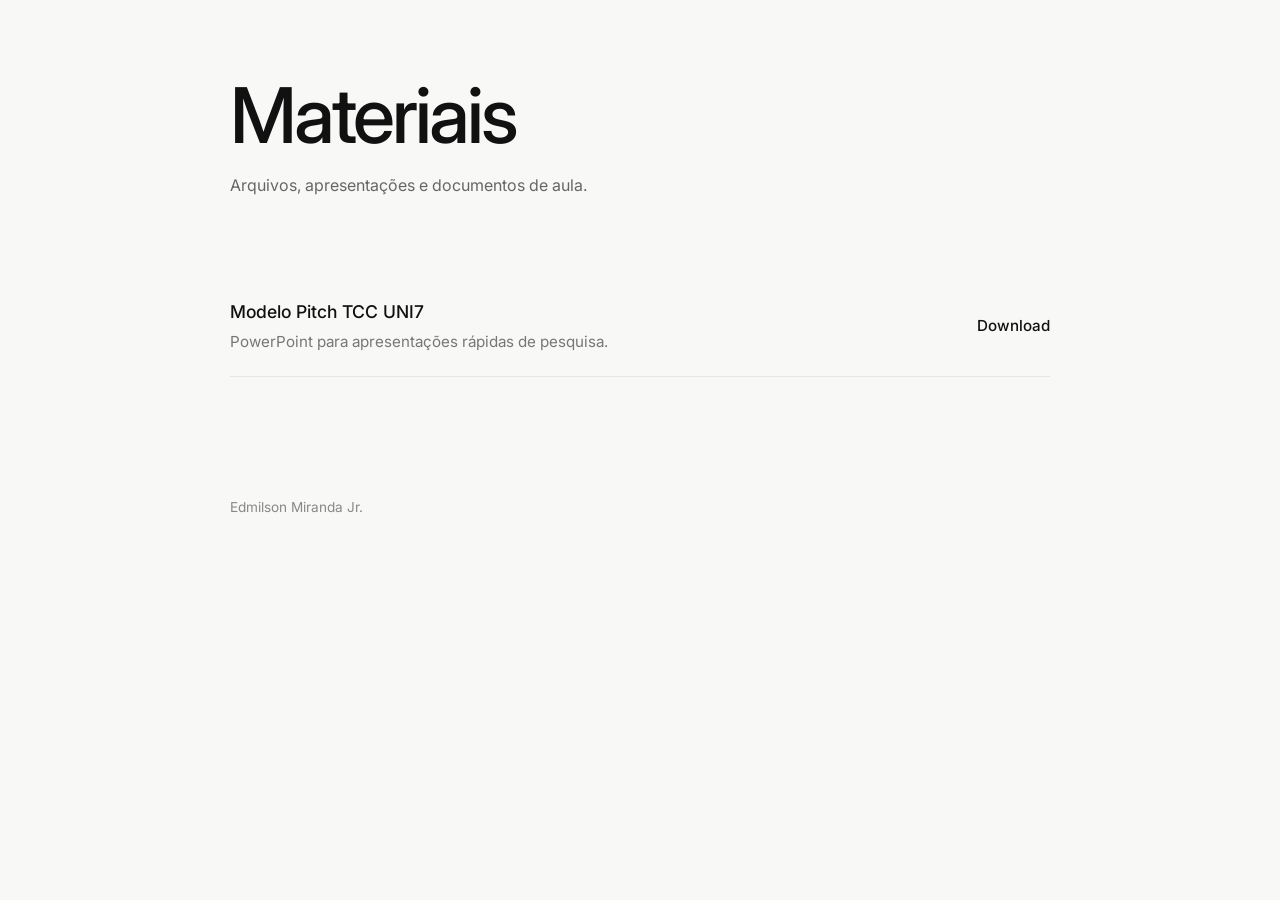
==== index.html @ b70b87e3 "Update index.html" ====
<!DOCTYPE html>
<html lang="pt-br">

<head>
  <meta charset="UTF-8">
  <meta name="viewport" content="width=device-width, initial-scale=1.0">

  <title>Materiais — Edmilson Miranda Jr.</title>

  <link rel="preconnect" href="https://fonts.googleapis.com">
  <link rel="preconnect" href="https://fonts.gstatic.com" crossorigin>

  <link href="https://fonts.googleapis.com/css2?family=Inter:wght@300;400;500;600&display=swap" rel="stylesheet">

  <style>

    *{
      margin:0;
      padding:0;
      box-sizing:border-box;
    }

    body{
      font-family:'Inter', sans-serif;
      background:#f8f8f6;
      color:#111;
      padding:80px 8vw;
      line-height:1.5;
    }

    .container{
      max-width:820px;
      margin:auto;
    }

    header{
      margin-bottom:80px;
    }

    header h1{
      font-size:clamp(2.5rem,6vw,5rem);
      font-weight:500;
      letter-spacing:-3px;
      line-height:0.95;
      margin-bottom:20px;
    }

    header p{
      max-width:520px;
      color:#666;
      font-size:1rem;
    }

    .file-list{
      display:flex;
      flex-direction:column;
      gap:18px;
    }

    .file{
      display:flex;
      justify-content:space-between;
      align-items:center;

      padding:22px 0;

      border-bottom:1px solid rgba(0,0,0,0.08);
    }

    .file-info h2{
      font-size:1.1rem;
      font-weight:500;
      margin-bottom:6px;
    }

    .file-info p{
      color:#777;
      font-size:0.95rem;
    }

    .download{
      text-decoration:none;
      color:#111;
      font-size:0.95rem;
      font-weight:500;
      transition:opacity 0.2s ease;
    }

    .download:hover{
      opacity:0.5;
    }

    footer{
      margin-top:120px;
      color:#888;
      font-size:0.85rem;
    }

    @media(max-width:700px){

      .file{
        flex-direction:column;
        align-items:flex-start;
        gap:18px;
      }

    }

  </style>
</head>

<body>

  <div class="container">

    <header>

      <h1>
        Materiais
      </h1>

      <p>
        Arquivos, apresentações e documentos de aula.
      </p>

    </header>

    <section class="file-list">

      <article class="file">

        <div class="file-info">

          <h2>
            Modelo Pitch TCC UNI7
          </h2>

          <p>
            PowerPoint para apresentações rápidas de pesquisa.
          </p>

        </div>

        <a class="download"
           href="Modelo_Pitch_TCC_UNI7.pptx">

          Download

        </a>

      </article>

    </section>

    <footer>
      Edmilson Miranda Jr.
    </footer>

  </div>

</body>
</html>
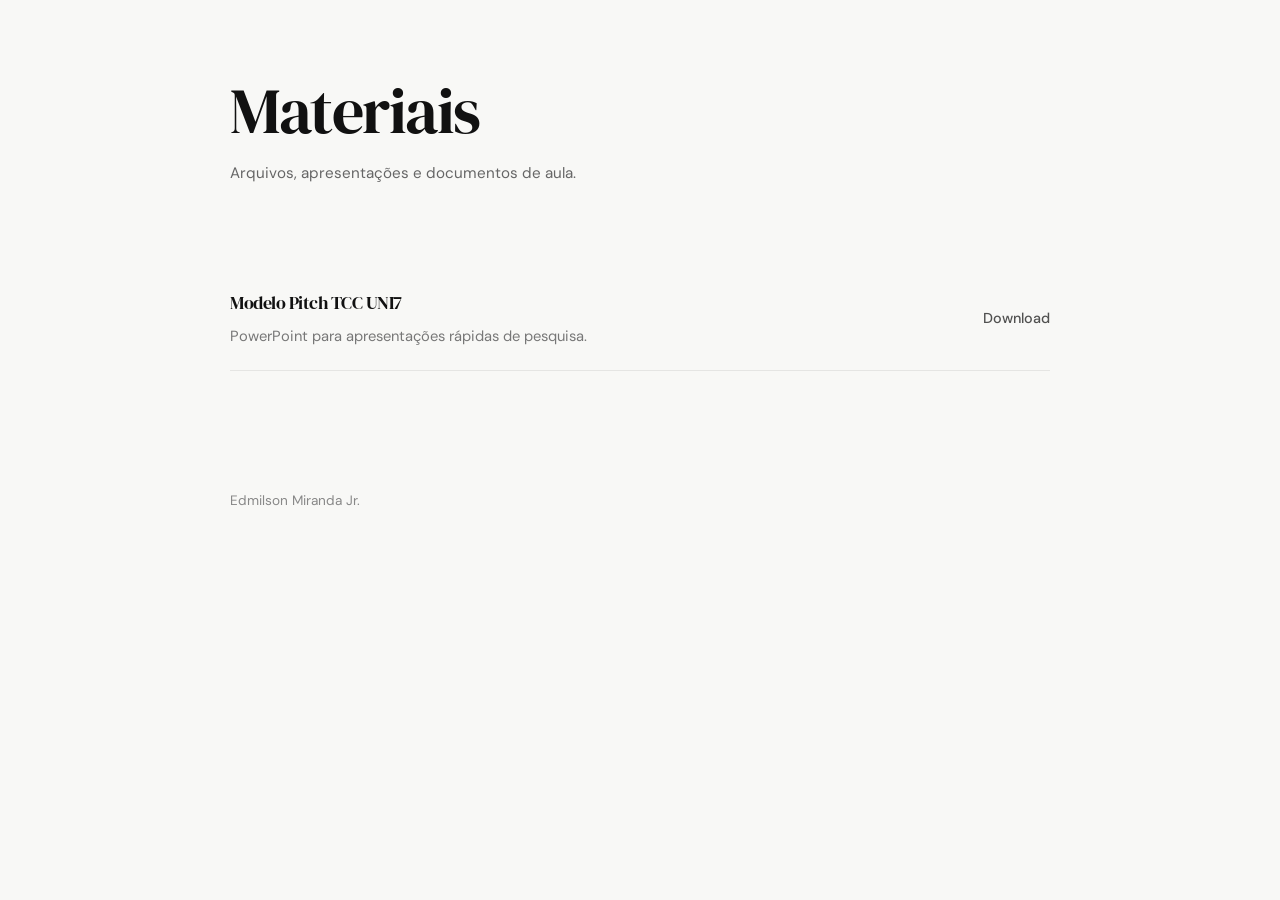
==== commit 2c9a74be: "Update index.html" ====
--- a/index.html
+++ b/index.html
@@ -10,7 +10,7 @@
   <link rel="preconnect" href="https://fonts.googleapis.com">
   <link rel="preconnect" href="https://fonts.gstatic.com" crossorigin>
 
-  <link href="https://fonts.googleapis.com/css2?family=Inter:wght@300;400;500;600&display=swap" rel="stylesheet">
+  <link href="https://fonts.googleapis.com/css2?family=DM+Sans:wght@400;500&family=DM+Serif+Display:ital@0;1&display=swap" rel="stylesheet">
 
   <style>
 
@@ -21,7 +21,7 @@
     }
 
     body{
-      font-family:'Inter', sans-serif;
+      font-family:'DM Sans', sans-serif;
       background:#f8f8f6;
       color:#111;
       padding:80px 8vw;
@@ -38,18 +38,28 @@
     }
 
     header h1{
-      font-size:clamp(2.5rem,6vw,5rem);
-      font-weight:500;
-      letter-spacing:-3px;
-      line-height:0.95;
-      margin-bottom:20px;
-    }
+  font-family:'DM Serif Display', serif;
 
-    header p{
-      max-width:520px;
-      color:#666;
-      font-size:1rem;
-    }
+  font-size:clamp(2.2rem,5vw,4rem);
+
+  font-weight:400;
+
+  letter-spacing:-1.5px;
+
+  line-height:0.98;
+
+  margin-bottom:18px;
+}
+
+   header p{
+  max-width:520px;
+
+  color:#666;
+
+  font-size:0.95rem;
+
+  line-height:1.7;
+}
 
     .file-list{
       display:flex;
@@ -67,24 +77,42 @@
       border-bottom:1px solid rgba(0,0,0,0.08);
     }
 
-    .file-info h2{
-      font-size:1.1rem;
-      font-weight:500;
-      margin-bottom:6px;
-    }
+   .file-info h2{
+
+  font-family:'DM Serif Display', serif;
+
+  font-size:1.15rem;
+
+  font-weight:400;
+
+  margin-bottom:8px;
+
+  letter-spacing:-0.5px;
+}
 
     .file-info p{
-      color:#777;
-      font-size:0.95rem;
-    }
 
-    .download{
-      text-decoration:none;
-      color:#111;
-      font-size:0.95rem;
-      font-weight:500;
-      transition:opacity 0.2s ease;
-    }
+  color:#777;
+
+  font-size:0.92rem;
+
+  line-height:1.65;
+}
+
+   .download{
+
+  text-decoration:none;
+
+  color:#111;
+
+  font-size:0.9rem;
+
+  font-weight:500;
+
+  opacity:0.72;
+
+  transition:opacity 0.2s ease;
+}
 
     .download:hover{
       opacity:0.5;
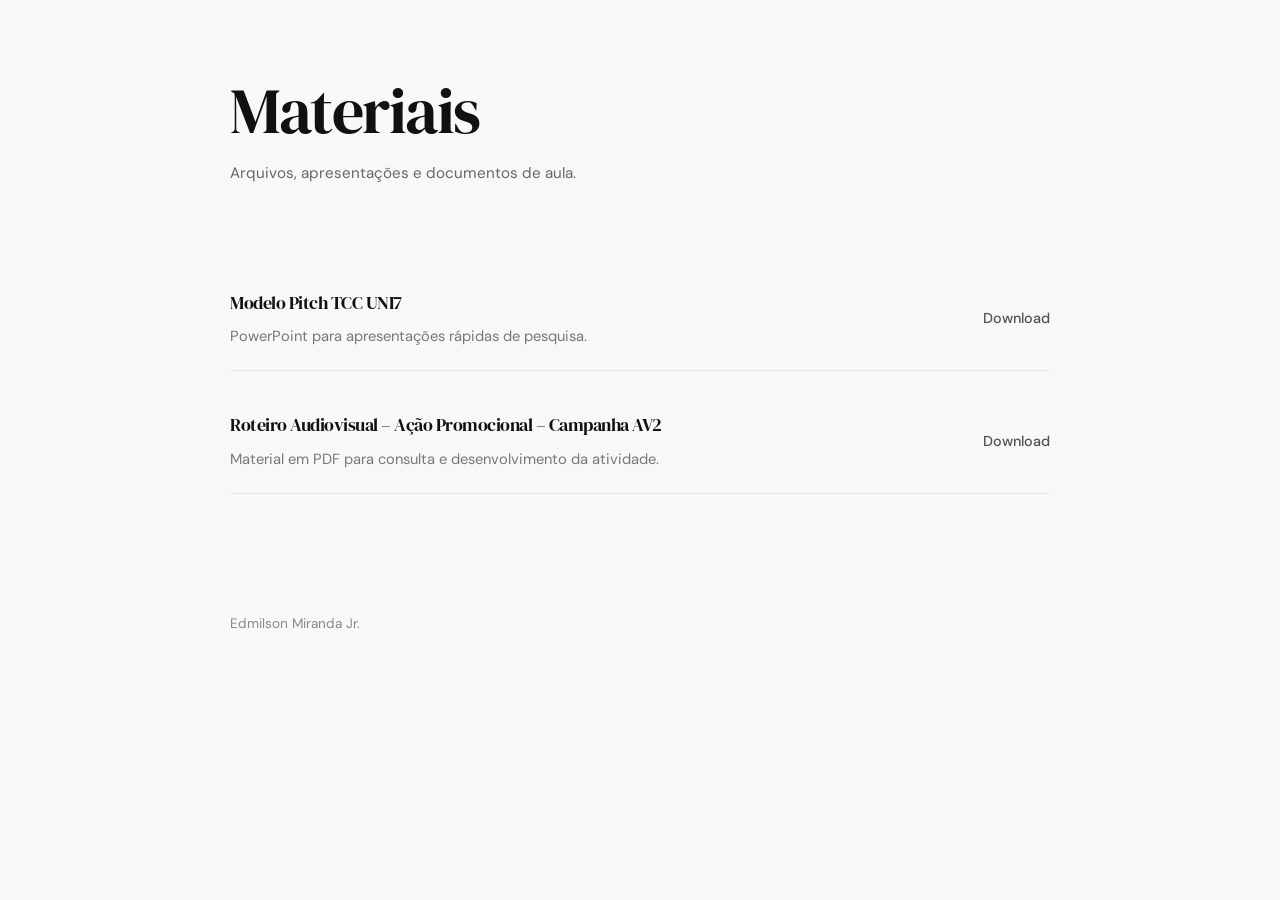
==== commit fd069769: "Add article for Roteiro Audiovisual download Added a new article section for promotional audiovisual" ====
--- a/index.html
+++ b/index.html
@@ -178,6 +178,29 @@
 
       </article>
 
+      <article class="file">
+
+  <div class="file-info">
+
+    <h2>
+      Roteiro Audiovisual – Ação Promocional – Campanha AV2
+    </h2>
+
+    <p>
+      Material em PDF para consulta e desenvolvimento da atividade.
+    </p>
+
+  </div>
+
+  <a class="download"
+     href="Roteiro%20audiovisual_acao%20promocional_campanha%20AV2.pdf">
+
+    Download
+
+  </a>
+
+</article>
+
     </section>
 
     <footer>
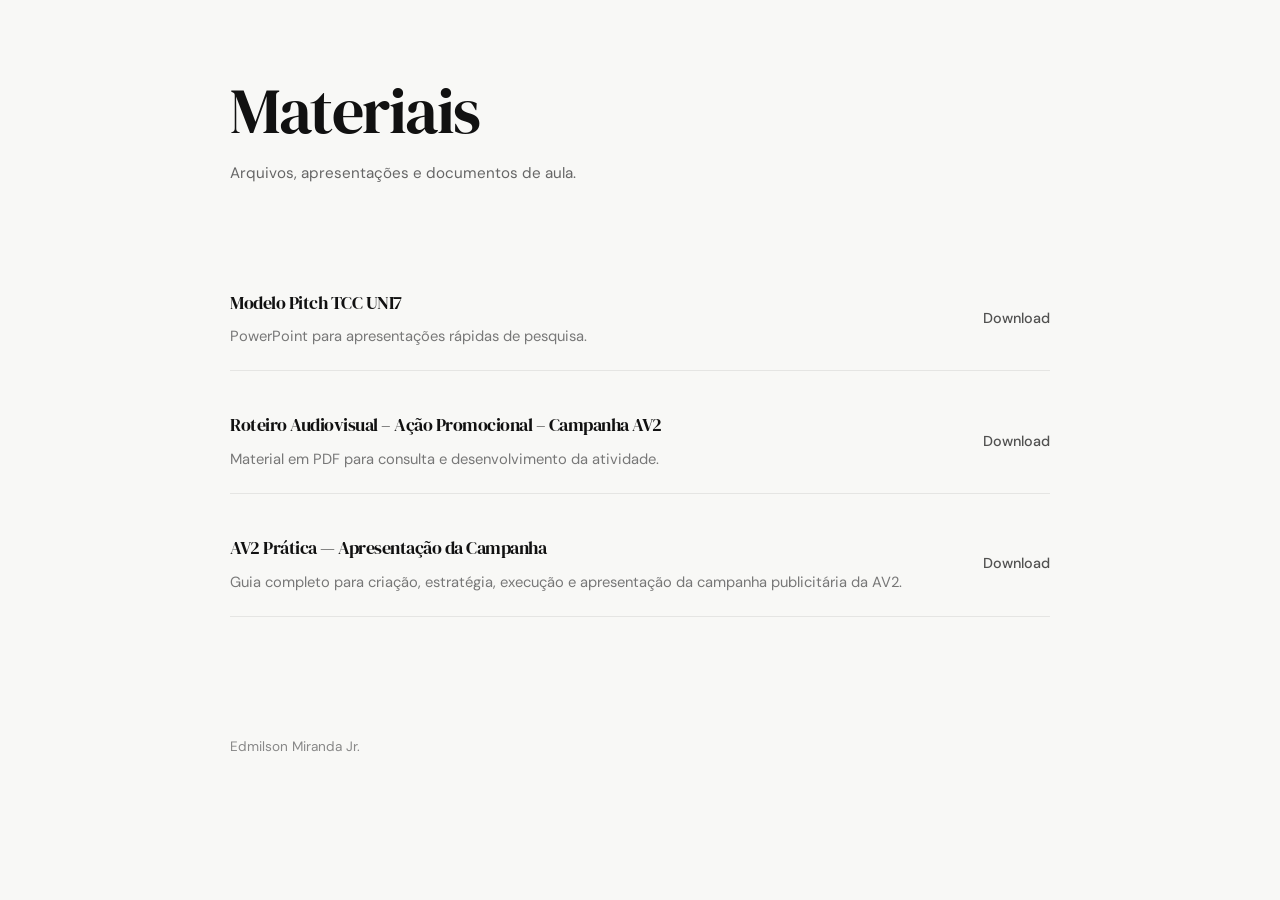
==== commit 0152030a: "Add AV2 campaign presentation article section Added a new article section for the AV2 campaign prese" ====
--- a/index.html
+++ b/index.html
@@ -201,6 +201,29 @@
 
 </article>
 
+      <article class="file">
+
+  <div class="file-info">
+
+    <h2>
+      AV2 Prática — Apresentação da Campanha
+    </h2>
+
+    <p>
+      Guia completo para criação, estratégia, execução e apresentação da campanha publicitária da AV2.
+    </p>
+
+  </div>
+
+  <a class="download"
+     href="AV2-Pratica-Apresentacao-da-Campanha.pdf">
+
+    Download
+
+  </a>
+
+</article>
+
     </section>
 
     <footer>
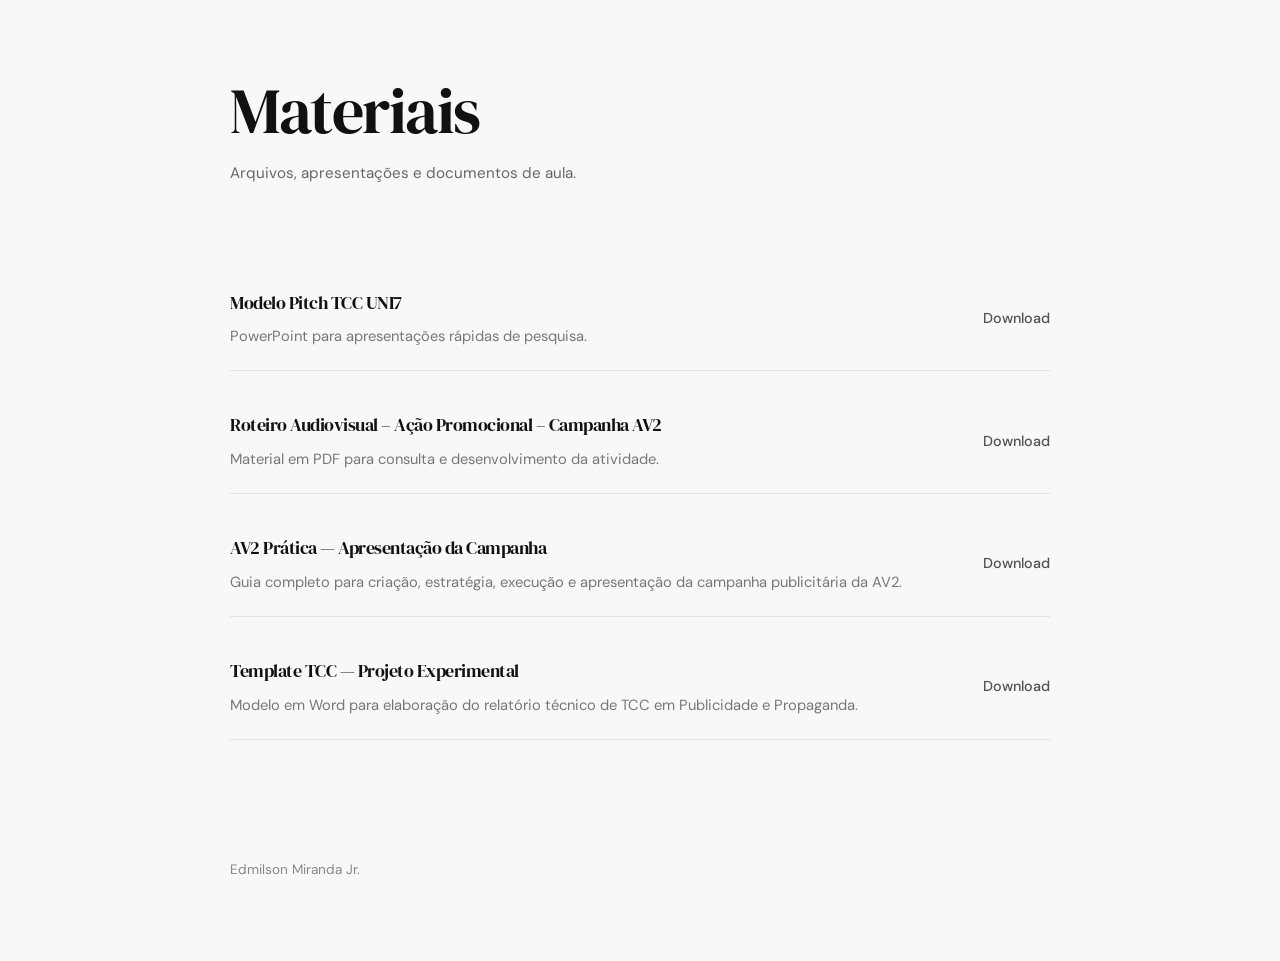
==== commit ef123e7f: "Add TCC template article section to index.html" ====
--- a/index.html
+++ b/index.html
@@ -224,6 +224,29 @@
 
 </article>
 
+<article class="file">
+
+  <div class="file-info">
+
+    <h2>
+      Template TCC — Projeto Experimental
+    </h2>
+
+    <p>
+      Modelo em Word para elaboração do relatório técnico de TCC em Publicidade e Propaganda.
+    </p>
+
+  </div>
+
+  <a class="download"
+     href="Template%20TCC%20-%20Projeto%20Experimental.docx">
+
+    Download
+
+  </a>
+
+</article>
+      
     </section>
 
     <footer>
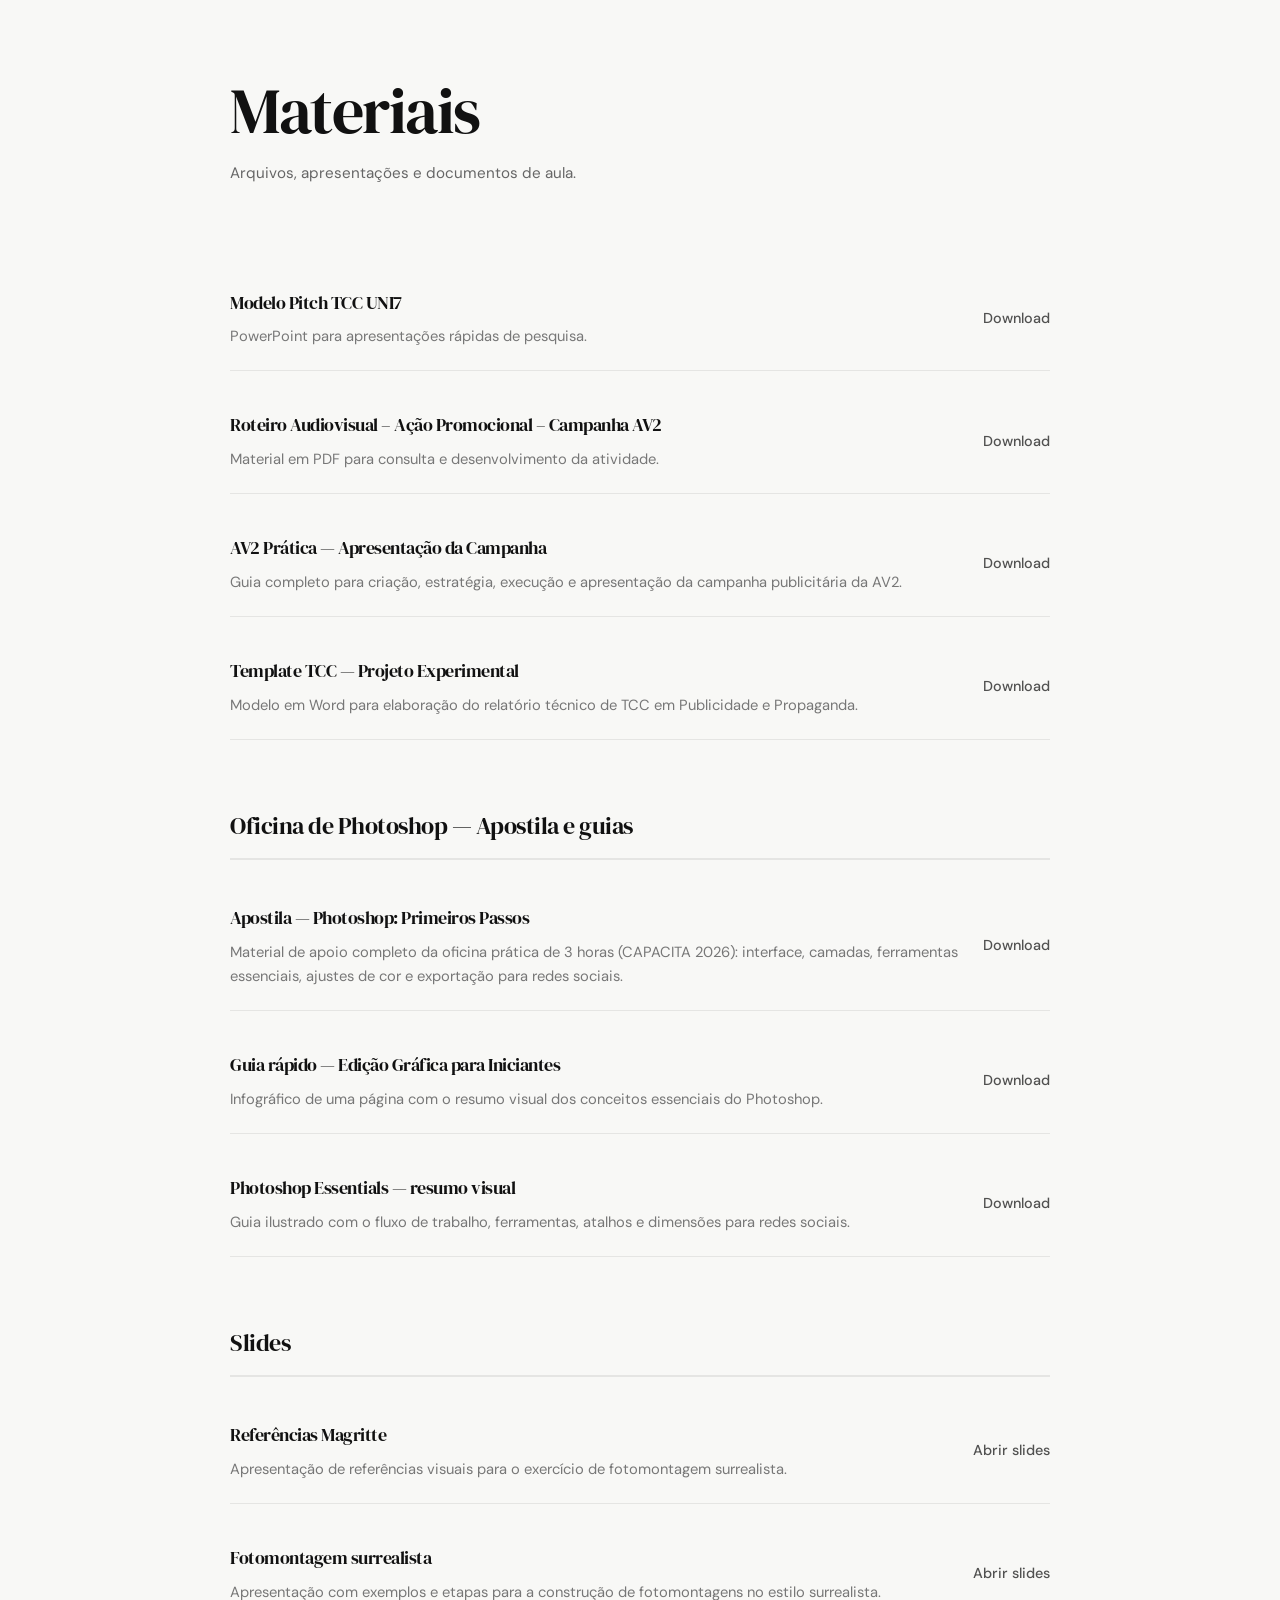
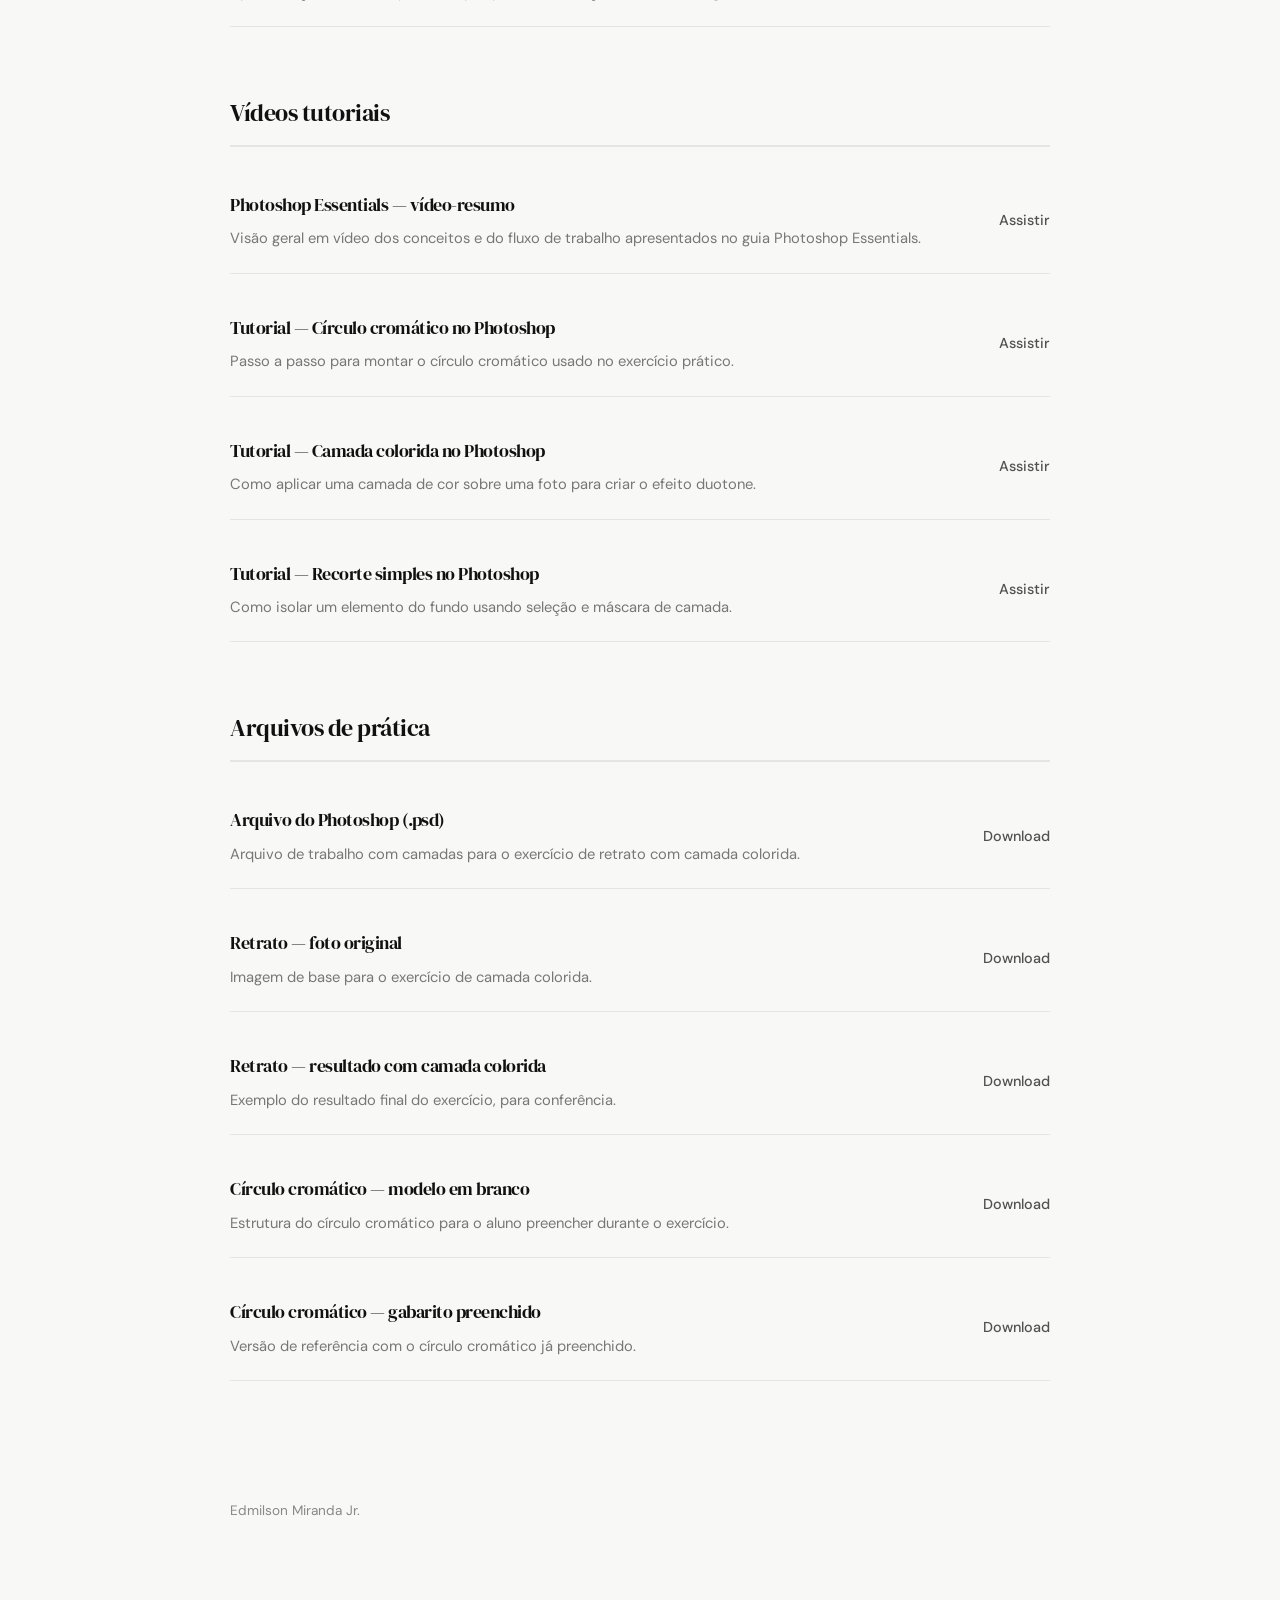
==== commit 0aedfecf: "Add files via upload" ====
--- a/index.html
+++ b/index.html
@@ -118,6 +118,28 @@
       opacity:0.5;
     }
 
+    .section-title{
+      font-family:'DM Serif Display', serif;
+      font-size:1.5rem;
+      font-weight:400;
+      letter-spacing:-0.5px;
+      margin-top:50px;
+      margin-bottom:4px;
+      padding-bottom:14px;
+      border-bottom:2px solid rgba(0,0,0,0.08);
+    }
+
+    .file-list .section-title:first-child{
+      margin-top:0;
+    }
+
+    .section-note{
+      color:#999;
+      font-size:0.85rem;
+      margin-top:-2px;
+      margin-bottom:8px;
+    }
+
     footer{
       margin-top:120px;
       color:#888;
@@ -246,7 +268,169 @@
   </a>
 
 </article>
-      
+
+      <h2 class="section-title">Oficina de Photoshop — Apostila e guias</h2>
+
+      <article class="file">
+
+        <div class="file-info">
+          <h2>Apostila — Photoshop: Primeiros Passos</h2>
+          <p>Material de apoio completo da oficina prática de 3 horas (CAPACITA 2026): interface, camadas, ferramentas essenciais, ajustes de cor e exportação para redes sociais.</p>
+        </div>
+
+        <a class="download" href="photoshop-apostila-primeiros-passos.pdf">Download</a>
+
+      </article>
+
+      <article class="file">
+
+        <div class="file-info">
+          <h2>Guia rápido — Edição Gráfica para Iniciantes</h2>
+          <p>Infográfico de uma página com o resumo visual dos conceitos essenciais do Photoshop.</p>
+        </div>
+
+        <a class="download" href="photoshop-guia-rapido.png">Download</a>
+
+      </article>
+
+      <article class="file">
+
+        <div class="file-info">
+          <h2>Photoshop Essentials — resumo visual</h2>
+          <p>Guia ilustrado com o fluxo de trabalho, ferramentas, atalhos e dimensões para redes sociais.</p>
+        </div>
+
+        <a class="download" href="photoshop-essentials.pdf">Download</a>
+
+      </article>
+
+      <h2 class="section-title">Slides</h2>
+
+      <article class="file">
+
+        <div class="file-info">
+          <h2>Referências Magritte</h2>
+          <p>Apresentação de referências visuais para o exercício de fotomontagem surrealista.</p>
+        </div>
+
+        <a class="download" href="https://docs.google.com/presentation/d/1KH3EEJoJbLVFXobxRQ-o6AkRmahBn-jMzU1EUxXH1bI/edit?usp=sharing" target="_blank" rel="noopener">Abrir slides</a>
+
+      </article>
+
+      <article class="file">
+
+        <div class="file-info">
+          <h2>Fotomontagem surrealista</h2>
+          <p>Apresentação com exemplos e etapas para a construção de fotomontagens no estilo surrealista.</p>
+        </div>
+
+        <a class="download" href="https://docs.google.com/presentation/d/1WnVv_f4cVk4yvGA-pKD4nxcY_YxHhEaYF-zCvEby-pY/edit?usp=sharing" target="_blank" rel="noopener">Abrir slides</a>
+
+      </article>
+
+      <h2 class="section-title">Vídeos tutoriais</h2>
+
+      <article class="file">
+
+        <div class="file-info">
+          <h2>Photoshop Essentials — vídeo-resumo</h2>
+          <p>Visão geral em vídeo dos conceitos e do fluxo de trabalho apresentados no guia Photoshop Essentials.</p>
+        </div>
+
+        <a class="download" href="https://notebooklm.google.com/notebook/70c6b361-13ca-4263-a3ac-6105cc84a812/artifact/dccfbdee-6b73-44df-8947-265fb908f156" target="_blank" rel="noopener">Assistir</a>
+
+      </article>
+
+      <article class="file">
+
+        <div class="file-info">
+          <h2>Tutorial — Círculo cromático no Photoshop</h2>
+          <p>Passo a passo para montar o círculo cromático usado no exercício prático.</p>
+        </div>
+
+        <a class="download" href="https://youtu.be/f4uwR7Rpgas" target="_blank" rel="noopener">Assistir</a>
+
+      </article>
+
+      <article class="file">
+
+        <div class="file-info">
+          <h2>Tutorial — Camada colorida no Photoshop</h2>
+          <p>Como aplicar uma camada de cor sobre uma foto para criar o efeito duotone.</p>
+        </div>
+
+        <a class="download" href="https://youtu.be/Q307DLMA5v8" target="_blank" rel="noopener">Assistir</a>
+
+      </article>
+
+      <article class="file">
+
+        <div class="file-info">
+          <h2>Tutorial — Recorte simples no Photoshop</h2>
+          <p>Como isolar um elemento do fundo usando seleção e máscara de camada.</p>
+        </div>
+
+        <a class="download" href="https://youtu.be/bvzmV48E-TE" target="_blank" rel="noopener">Assistir</a>
+
+      </article>
+
+      <h2 class="section-title">Arquivos de prática</h2>
+
+      <article class="file">
+
+        <div class="file-info">
+          <h2>Arquivo do Photoshop (.psd)</h2>
+          <p>Arquivo de trabalho com camadas para o exercício de retrato com camada colorida.</p>
+        </div>
+
+        <a class="download" href="photoshop-pratica-retrato.psd">Download</a>
+
+      </article>
+
+      <article class="file">
+
+        <div class="file-info">
+          <h2>Retrato — foto original</h2>
+          <p>Imagem de base para o exercício de camada colorida.</p>
+        </div>
+
+        <a class="download" href="photoshop-pratica-retrato-original.jpg">Download</a>
+
+      </article>
+
+      <article class="file">
+
+        <div class="file-info">
+          <h2>Retrato — resultado com camada colorida</h2>
+          <p>Exemplo do resultado final do exercício, para conferência.</p>
+        </div>
+
+        <a class="download" href="photoshop-pratica-retrato-editada.jpg">Download</a>
+
+      </article>
+
+      <article class="file">
+
+        <div class="file-info">
+          <h2>Círculo cromático — modelo em branco</h2>
+          <p>Estrutura do círculo cromático para o aluno preencher durante o exercício.</p>
+        </div>
+
+        <a class="download" href="photoshop-pratica-circulo-cromatico-original.jpg">Download</a>
+
+      </article>
+
+      <article class="file">
+
+        <div class="file-info">
+          <h2>Círculo cromático — gabarito preenchido</h2>
+          <p>Versão de referência com o círculo cromático já preenchido.</p>
+        </div>
+
+        <a class="download" href="photoshop-pratica-circulo-cromatico-preenchido.jpg">Download</a>
+
+      </article>
+
     </section>
 
     <footer>
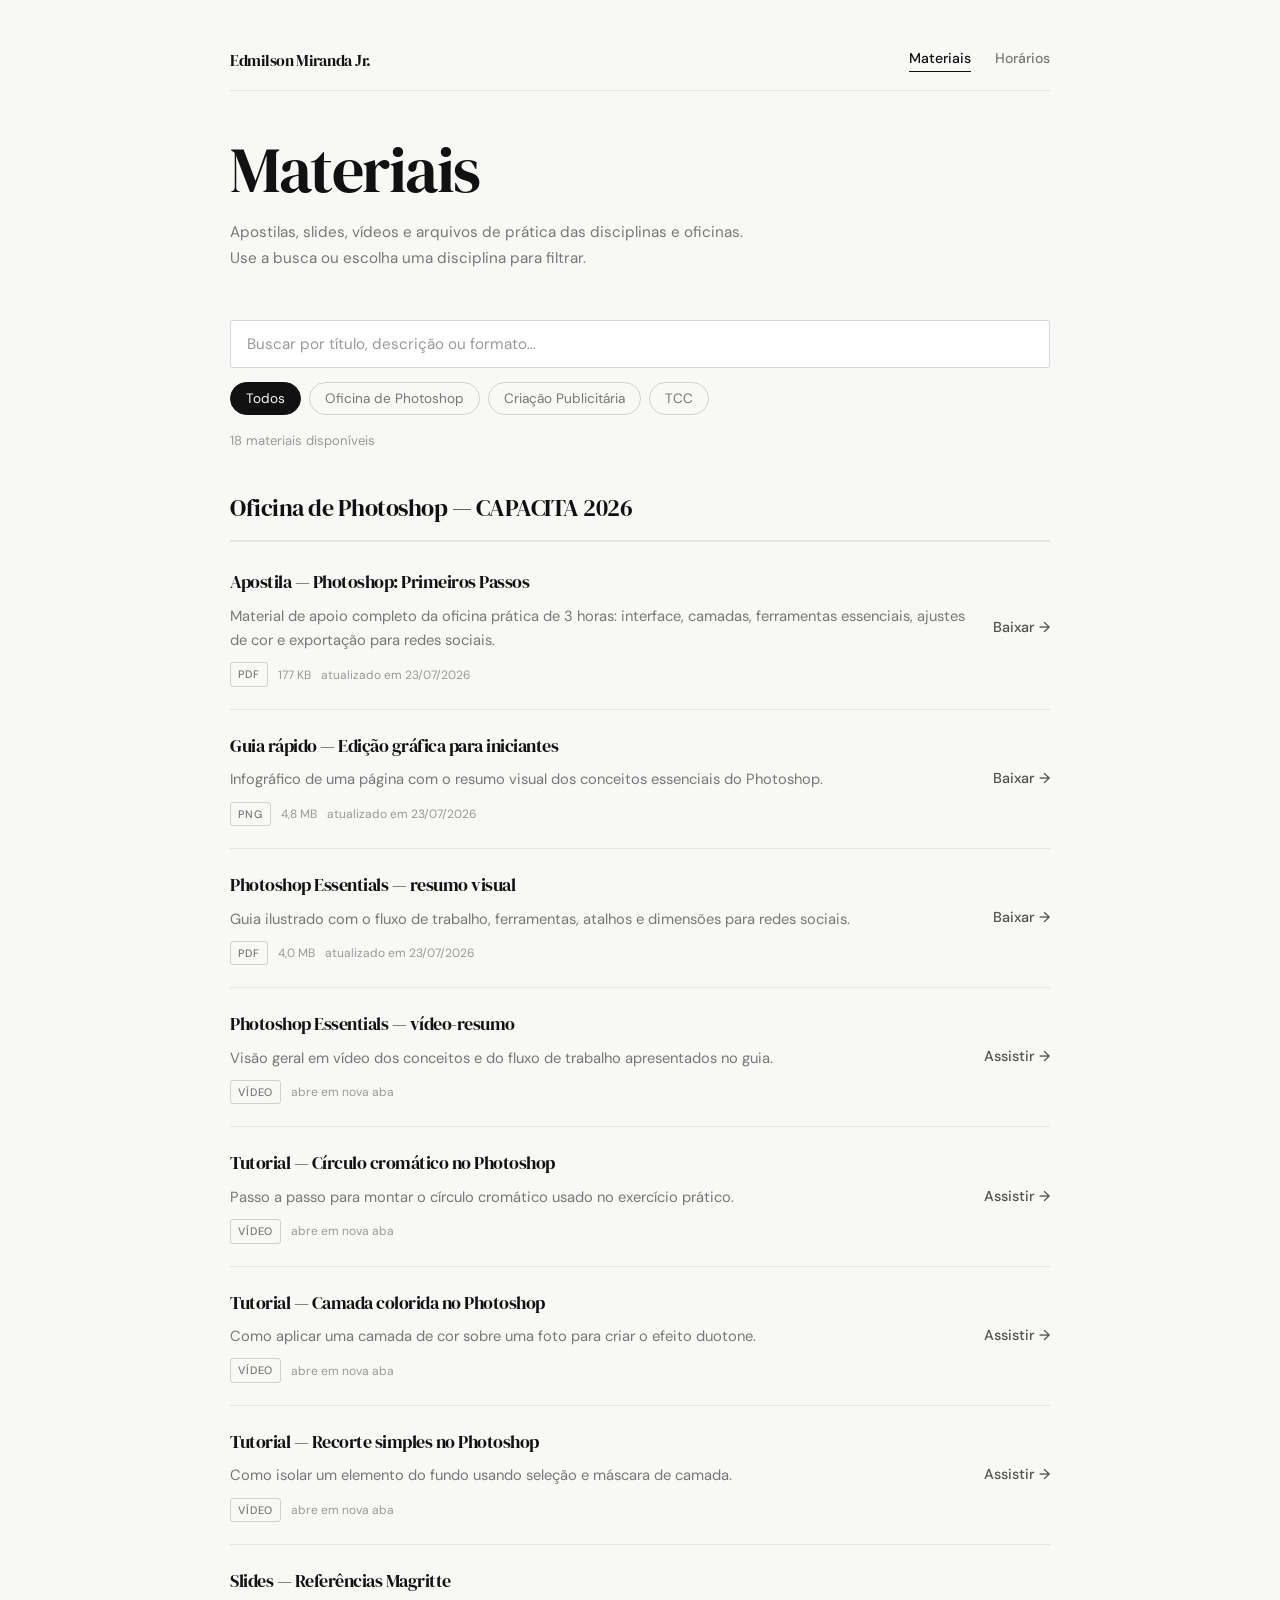
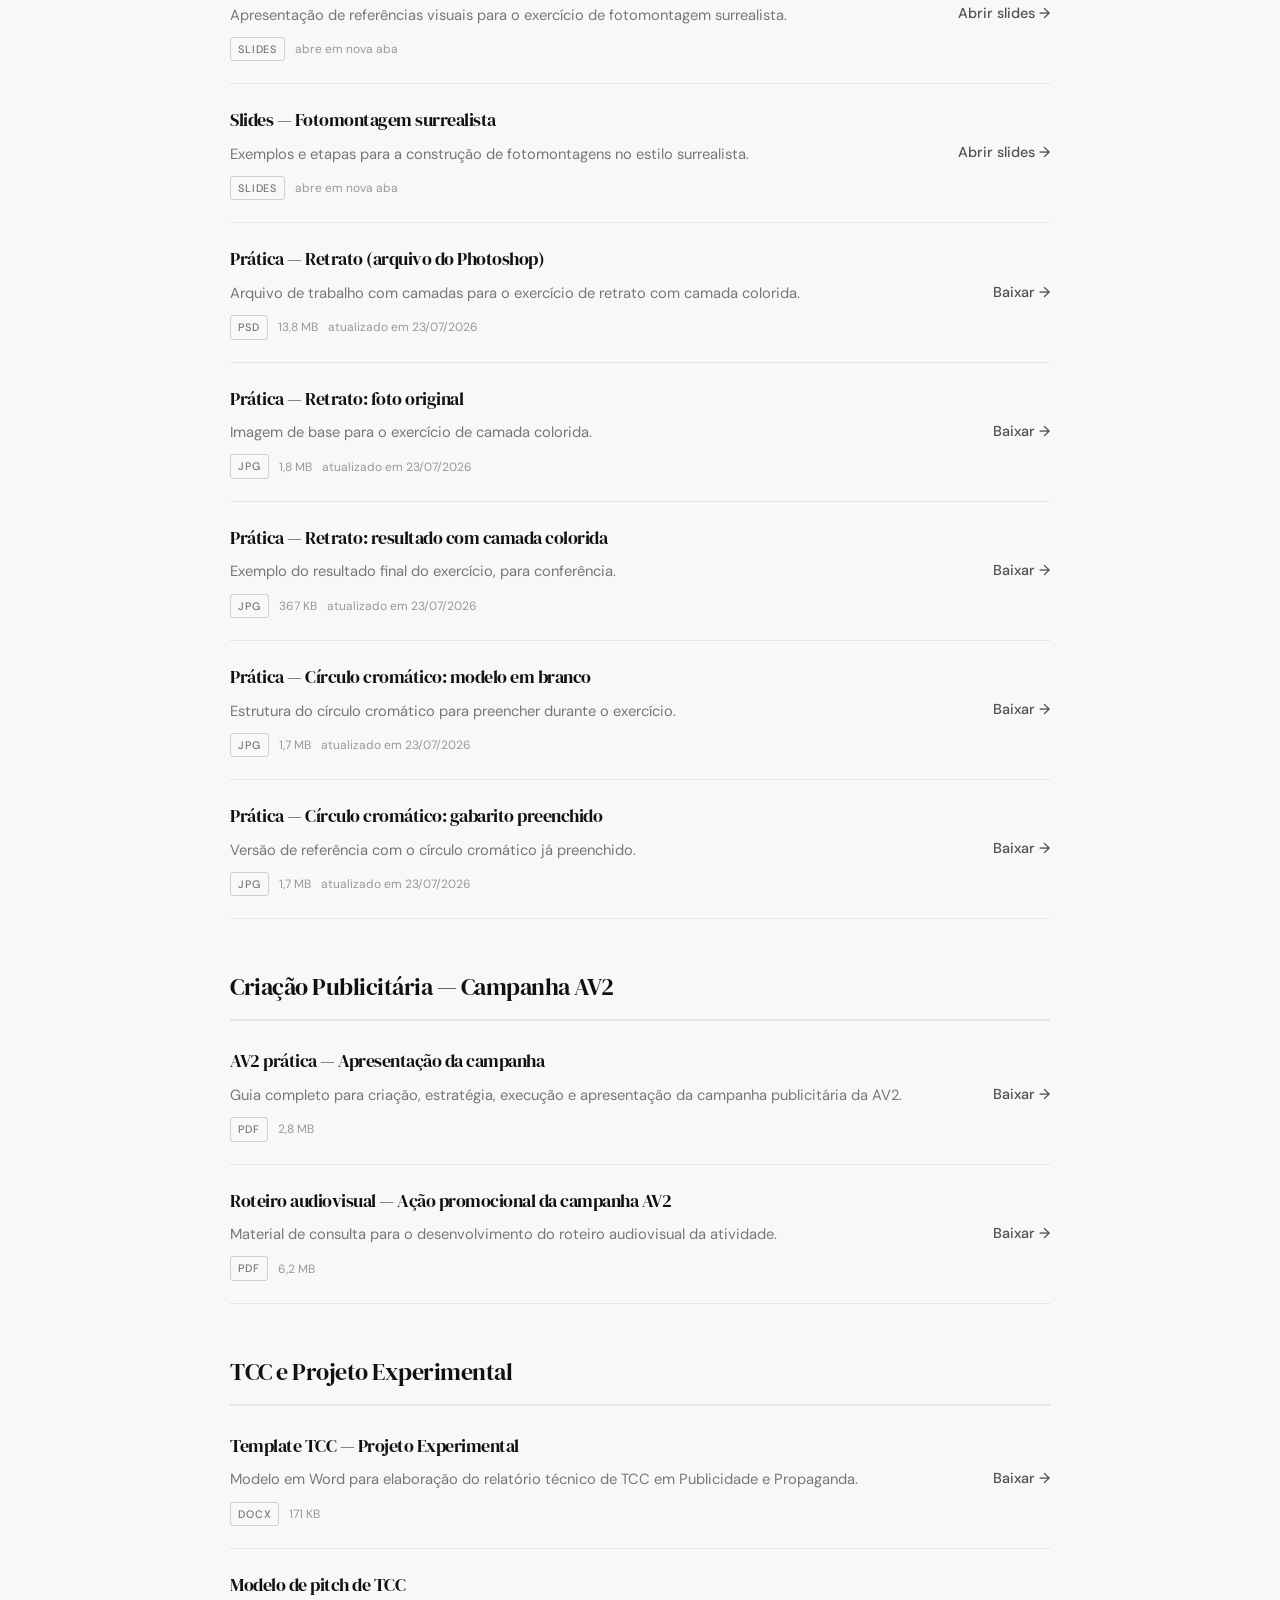
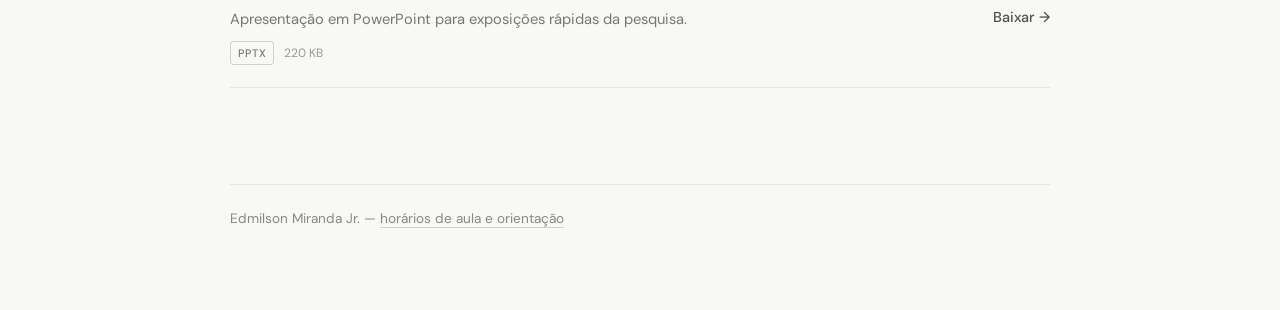
==== commit bfcd7c7d: "Reorganiza repositório e adiciona horários" ====
--- a/index.html
+++ b/index.html
@@ -6,438 +6,69 @@
   <meta name="viewport" content="width=device-width, initial-scale=1.0">
 
   <title>Materiais — Edmilson Miranda Jr.</title>
+  <meta name="description" content="Apostilas, slides, vídeos e arquivos de prática das disciplinas e oficinas de Edmilson Miranda Jr. na UNI7.">
+
+  <meta property="og:type" content="website">
+  <meta property="og:title" content="Materiais das disciplinas — Edmilson Miranda Jr.">
+  <meta property="og:description" content="Apostilas, slides, vídeos e arquivos de prática das disciplinas e oficinas.">
+  <meta property="og:locale" content="pt_BR">
+  <meta name="twitter:card" content="summary">
+
+  <link rel="icon" href="data:image/svg+xml,<svg xmlns='http://www.w3.org/2000/svg' viewBox='0 0 100 100'><rect width='100' height='100' fill='%23f8f8f6'/><text x='50' y='72' font-size='68' font-family='Georgia,serif' text-anchor='middle' fill='%23111'>M</text></svg>">
 
   <link rel="preconnect" href="https://fonts.googleapis.com">
   <link rel="preconnect" href="https://fonts.gstatic.com" crossorigin>
-
   <link href="https://fonts.googleapis.com/css2?family=DM+Sans:wght@400;500&family=DM+Serif+Display:ital@0;1&display=swap" rel="stylesheet">
 
-  <style>
-
-    *{
-      margin:0;
-      padding:0;
-      box-sizing:border-box;
-    }
-
-    body{
-      font-family:'DM Sans', sans-serif;
-      background:#f8f8f6;
-      color:#111;
-      padding:80px 8vw;
-      line-height:1.5;
-    }
-
-    .container{
-      max-width:820px;
-      margin:auto;
-    }
-
-    header{
-      margin-bottom:80px;
-    }
-
-    header h1{
-  font-family:'DM Serif Display', serif;
-
-  font-size:clamp(2.2rem,5vw,4rem);
-
-  font-weight:400;
-
-  letter-spacing:-1.5px;
-
-  line-height:0.98;
-
-  margin-bottom:18px;
-}
-
-   header p{
-  max-width:520px;
-
-  color:#666;
-
-  font-size:0.95rem;
-
-  line-height:1.7;
-}
-
-    .file-list{
-      display:flex;
-      flex-direction:column;
-      gap:18px;
-    }
-
-    .file{
-      display:flex;
-      justify-content:space-between;
-      align-items:center;
-
-      padding:22px 0;
-
-      border-bottom:1px solid rgba(0,0,0,0.08);
-    }
-
-   .file-info h2{
-
-  font-family:'DM Serif Display', serif;
-
-  font-size:1.15rem;
-
-  font-weight:400;
-
-  margin-bottom:8px;
-
-  letter-spacing:-0.5px;
-}
-
-    .file-info p{
-
-  color:#777;
-
-  font-size:0.92rem;
-
-  line-height:1.65;
-}
-
-   .download{
-
-  text-decoration:none;
-
-  color:#111;
-
-  font-size:0.9rem;
-
-  font-weight:500;
-
-  opacity:0.72;
-
-  transition:opacity 0.2s ease;
-}
-
-    .download:hover{
-      opacity:0.5;
-    }
-
-    .section-title{
-      font-family:'DM Serif Display', serif;
-      font-size:1.5rem;
-      font-weight:400;
-      letter-spacing:-0.5px;
-      margin-top:50px;
-      margin-bottom:4px;
-      padding-bottom:14px;
-      border-bottom:2px solid rgba(0,0,0,0.08);
-    }
-
-    .file-list .section-title:first-child{
-      margin-top:0;
-    }
-
-    .section-note{
-      color:#999;
-      font-size:0.85rem;
-      margin-top:-2px;
-      margin-bottom:8px;
-    }
-
-    footer{
-      margin-top:120px;
-      color:#888;
-      font-size:0.85rem;
-    }
-
-    @media(max-width:700px){
-
-      .file{
-        flex-direction:column;
-        align-items:flex-start;
-        gap:18px;
-      }
-
-    }
-
-  </style>
+  <link rel="stylesheet" href="assets/css/base.css">
 </head>
 
 <body>
 
   <div class="container">
 
-    <header>
+    <a class="pular-para-conteudo" href="#lista-materiais">Pular para o conteúdo</a>
 
-      <h1>
-        Materiais
-      </h1>
+    <nav class="nav-site" aria-label="Navegação principal">
+      <a class="nav-marca" href="index.html">Edmilson Miranda Jr.</a>
+      <a href="index.html" aria-current="page">Materiais</a>
+      <a href="horarios.html">Horários</a>
+    </nav>
 
+    <header class="cabecalho">
+      <h1>Materiais</h1>
       <p>
-        Arquivos, apresentações e documentos de aula.
+        Apostilas, slides, vídeos e arquivos de prática das disciplinas e oficinas.
+        Use a busca ou escolha uma disciplina para filtrar.
       </p>
-
     </header>
 
-    <section class="file-list">
+    <div class="controles">
+      <label class="oculto-visual" for="busca">Buscar material</label>
+      <input class="campo-busca" id="busca" type="search" autocomplete="off"
+             placeholder="Buscar por título, descrição ou formato…">
 
-      <article class="file">
+      <div class="filtros" id="filtros" role="group" aria-label="Filtrar por disciplina"></div>
 
-        <div class="file-info">
+      <p class="contagem" id="contagem" role="status"></p>
+    </div>
 
-          <h2>
-            Modelo Pitch TCC UNI7
-          </h2>
+    <main class="lista-materiais" id="lista-materiais" tabindex="-1">
+      <noscript>
+        <p class="vazio">
+          Esta lista precisa de JavaScript para ser exibida. Todos os arquivos também estão
+          disponíveis diretamente na pasta <strong>arquivos/</strong> do repositório no GitHub.
+        </p>
+      </noscript>
+    </main>
 
-          <p>
-            PowerPoint para apresentações rápidas de pesquisa.
-          </p>
-
-        </div>
-
-        <a class="download"
-           href="Modelo_Pitch_TCC_UNI7.pptx">
-
-          Download
-
-        </a>
-
-      </article>
-
-      <article class="file">
-
-  <div class="file-info">
-
-    <h2>
-      Roteiro Audiovisual – Ação Promocional – Campanha AV2
-    </h2>
-
-    <p>
-      Material em PDF para consulta e desenvolvimento da atividade.
-    </p>
-
-  </div>
-
-  <a class="download"
-     href="Roteiro%20audiovisual_acao%20promocional_campanha%20AV2.pdf">
-
-    Download
-
-  </a>
-
-</article>
-
-      <article class="file">
-
-  <div class="file-info">
-
-    <h2>
-      AV2 Prática — Apresentação da Campanha
-    </h2>
-
-    <p>
-      Guia completo para criação, estratégia, execução e apresentação da campanha publicitária da AV2.
-    </p>
-
-  </div>
-
-  <a class="download"
-     href="AV2-Pratica-Apresentacao-da-Campanha.pdf">
-
-    Download
-
-  </a>
-
-</article>
-
-<article class="file">
-
-  <div class="file-info">
-
-    <h2>
-      Template TCC — Projeto Experimental
-    </h2>
-
-    <p>
-      Modelo em Word para elaboração do relatório técnico de TCC em Publicidade e Propaganda.
-    </p>
-
-  </div>
-
-  <a class="download"
-     href="Template%20TCC%20-%20Projeto%20Experimental.docx">
-
-    Download
-
-  </a>
-
-</article>
-
-      <h2 class="section-title">Oficina de Photoshop — Apostila e guias</h2>
-
-      <article class="file">
-
-        <div class="file-info">
-          <h2>Apostila — Photoshop: Primeiros Passos</h2>
-          <p>Material de apoio completo da oficina prática de 3 horas (CAPACITA 2026): interface, camadas, ferramentas essenciais, ajustes de cor e exportação para redes sociais.</p>
-        </div>
-
-        <a class="download" href="photoshop-apostila-primeiros-passos.pdf">Download</a>
-
-      </article>
-
-      <article class="file">
-
-        <div class="file-info">
-          <h2>Guia rápido — Edição Gráfica para Iniciantes</h2>
-          <p>Infográfico de uma página com o resumo visual dos conceitos essenciais do Photoshop.</p>
-        </div>
-
-        <a class="download" href="photoshop-guia-rapido.png">Download</a>
-
-      </article>
-
-      <article class="file">
-
-        <div class="file-info">
-          <h2>Photoshop Essentials — resumo visual</h2>
-          <p>Guia ilustrado com o fluxo de trabalho, ferramentas, atalhos e dimensões para redes sociais.</p>
-        </div>
-
-        <a class="download" href="photoshop-essentials.pdf">Download</a>
-
-      </article>
-
-      <h2 class="section-title">Slides</h2>
-
-      <article class="file">
-
-        <div class="file-info">
-          <h2>Referências Magritte</h2>
-          <p>Apresentação de referências visuais para o exercício de fotomontagem surrealista.</p>
-        </div>
-
-        <a class="download" href="https://docs.google.com/presentation/d/1KH3EEJoJbLVFXobxRQ-o6AkRmahBn-jMzU1EUxXH1bI/edit?usp=sharing" target="_blank" rel="noopener">Abrir slides</a>
-
-      </article>
-
-      <article class="file">
-
-        <div class="file-info">
-          <h2>Fotomontagem surrealista</h2>
-          <p>Apresentação com exemplos e etapas para a construção de fotomontagens no estilo surrealista.</p>
-        </div>
-
-        <a class="download" href="https://docs.google.com/presentation/d/1WnVv_f4cVk4yvGA-pKD4nxcY_YxHhEaYF-zCvEby-pY/edit?usp=sharing" target="_blank" rel="noopener">Abrir slides</a>
-
-      </article>
-
-      <h2 class="section-title">Vídeos tutoriais</h2>
-
-      <article class="file">
-
-        <div class="file-info">
-          <h2>Photoshop Essentials — vídeo-resumo</h2>
-          <p>Visão geral em vídeo dos conceitos e do fluxo de trabalho apresentados no guia Photoshop Essentials.</p>
-        </div>
-
-        <a class="download" href="https://notebooklm.google.com/notebook/70c6b361-13ca-4263-a3ac-6105cc84a812/artifact/dccfbdee-6b73-44df-8947-265fb908f156" target="_blank" rel="noopener">Assistir</a>
-
-      </article>
-
-      <article class="file">
-
-        <div class="file-info">
-          <h2>Tutorial — Círculo cromático no Photoshop</h2>
-          <p>Passo a passo para montar o círculo cromático usado no exercício prático.</p>
-        </div>
-
-        <a class="download" href="https://youtu.be/f4uwR7Rpgas" target="_blank" rel="noopener">Assistir</a>
-
-      </article>
-
-      <article class="file">
-
-        <div class="file-info">
-          <h2>Tutorial — Camada colorida no Photoshop</h2>
-          <p>Como aplicar uma camada de cor sobre uma foto para criar o efeito duotone.</p>
-        </div>
-
-        <a class="download" href="https://youtu.be/Q307DLMA5v8" target="_blank" rel="noopener">Assistir</a>
-
-      </article>
-
-      <article class="file">
-
-        <div class="file-info">
-          <h2>Tutorial — Recorte simples no Photoshop</h2>
-          <p>Como isolar um elemento do fundo usando seleção e máscara de camada.</p>
-        </div>
-
-        <a class="download" href="https://youtu.be/bvzmV48E-TE" target="_blank" rel="noopener">Assistir</a>
-
-      </article>
-
-      <h2 class="section-title">Arquivos de prática</h2>
-
-      <article class="file">
-
-        <div class="file-info">
-          <h2>Arquivo do Photoshop (.psd)</h2>
-          <p>Arquivo de trabalho com camadas para o exercício de retrato com camada colorida.</p>
-        </div>
-
-        <a class="download" href="photoshop-pratica-retrato.psd">Download</a>
-
-      </article>
-
-      <article class="file">
-
-        <div class="file-info">
-          <h2>Retrato — foto original</h2>
-          <p>Imagem de base para o exercício de camada colorida.</p>
-        </div>
-
-        <a class="download" href="photoshop-pratica-retrato-original.jpg">Download</a>
-
-      </article>
-
-      <article class="file">
-
-        <div class="file-info">
-          <h2>Retrato — resultado com camada colorida</h2>
-          <p>Exemplo do resultado final do exercício, para conferência.</p>
-        </div>
-
-        <a class="download" href="photoshop-pratica-retrato-editada.jpg">Download</a>
-
-      </article>
-
-      <article class="file">
-
-        <div class="file-info">
-          <h2>Círculo cromático — modelo em branco</h2>
-          <p>Estrutura do círculo cromático para o aluno preencher durante o exercício.</p>
-        </div>
-
-        <a class="download" href="photoshop-pratica-circulo-cromatico-original.jpg">Download</a>
-
-      </article>
-
-      <article class="file">
-
-        <div class="file-info">
-          <h2>Círculo cromático — gabarito preenchido</h2>
-          <p>Versão de referência com o círculo cromático já preenchido.</p>
-        </div>
-
-        <a class="download" href="photoshop-pratica-circulo-cromatico-preenchido.jpg">Download</a>
-
-      </article>
-
-    </section>
-
-    <footer>
-      Edmilson Miranda Jr.
+    <footer class="rodape">
+      Edmilson Miranda Jr. — <a href="horarios.html">horários de aula e orientação</a>
     </footer>
 
   </div>
 
+  <script src="assets/js/materiais.js"></script>
+
 </body>
 </html>
--- a/assets/css/base.css
+++ b/assets/css/base.css
@@ -0,0 +1,342 @@
+/* ==========================================================================
+   base.css — identidade compartilhada por todas as páginas do site
+   Materiais das disciplinas — Edmilson Miranda Jr.
+   ========================================================================== */
+
+/* --------------------------------------------------------------------------
+   1. Tokens
+   -------------------------------------------------------------------------- */
+
+:root {
+  --fonte-titulo: 'DM Serif Display', Georgia, serif;
+  --fonte-texto: 'DM Sans', system-ui, sans-serif;
+
+  --cor-fundo: #f8f8f6;
+  --cor-superficie: #fff;
+  --cor-texto: #111;
+  --cor-texto-suave: #777;
+  --cor-texto-tenue: #999;
+  --cor-linha: rgba(0, 0, 0, 0.08);
+  --cor-linha-forte: rgba(0, 0, 0, 0.16);
+  --cor-destaque: #a23216;
+
+  --largura-conteudo: 820px;
+  --largura-larga: 1180px;
+  --raio: 3px;
+}
+
+/* --------------------------------------------------------------------------
+   2. Reset e base
+   -------------------------------------------------------------------------- */
+
+* {
+  margin: 0;
+  padding: 0;
+  box-sizing: border-box;
+}
+
+body {
+  font-family: var(--fonte-texto);
+  background: var(--cor-fundo);
+  color: var(--cor-texto);
+  line-height: 1.5;
+  padding: 48px 8vw 80px;
+  -webkit-text-size-adjust: 100%;
+}
+
+.container {
+  max-width: var(--largura-conteudo);
+  margin: auto;
+}
+
+.container-largo {
+  max-width: var(--largura-larga);
+  margin: auto;
+}
+
+a {
+  color: inherit;
+}
+
+/* Foco visível para navegação por teclado */
+a:focus-visible,
+button:focus-visible,
+input:focus-visible {
+  outline: 2px solid var(--cor-texto);
+  outline-offset: 3px;
+}
+
+.oculto-visual,
+.pular-para-conteudo {
+  position: absolute;
+  width: 1px;
+  height: 1px;
+  overflow: hidden;
+  clip-path: inset(50%);
+  white-space: nowrap;
+}
+
+.pular-para-conteudo:focus {
+  position: static;
+  display: inline-block;
+  width: auto;
+  height: auto;
+  clip-path: none;
+  margin-bottom: 16px;
+  font-size: 0.9rem;
+}
+
+/* --------------------------------------------------------------------------
+   3. Navegação principal
+   -------------------------------------------------------------------------- */
+
+.nav-site {
+  display: flex;
+  align-items: center;
+  gap: 24px;
+  padding-bottom: 18px;
+  margin-bottom: 48px;
+  border-bottom: 1px solid var(--cor-linha);
+}
+
+.nav-marca {
+  font-family: var(--fonte-titulo);
+  font-size: 1rem;
+  letter-spacing: -0.3px;
+  text-decoration: none;
+  margin-right: auto;
+}
+
+.nav-site a:not(.nav-marca) {
+  font-size: 0.88rem;
+  font-weight: 500;
+  text-decoration: none;
+  opacity: 0.55;
+  padding-bottom: 2px;
+  border-bottom: 1px solid transparent;
+  transition: opacity 0.2s ease;
+}
+
+.nav-site a:not(.nav-marca):hover {
+  opacity: 1;
+}
+
+.nav-site a[aria-current='page'] {
+  opacity: 1;
+  border-bottom-color: var(--cor-texto);
+}
+
+/* --------------------------------------------------------------------------
+   4. Cabeçalho de página
+   -------------------------------------------------------------------------- */
+
+.cabecalho {
+  margin-bottom: 48px;
+}
+
+.cabecalho h1 {
+  font-family: var(--fonte-titulo);
+  font-size: clamp(2.2rem, 5vw, 4rem);
+  font-weight: 400;
+  letter-spacing: -1.5px;
+  line-height: 0.98;
+  margin-bottom: 18px;
+}
+
+.cabecalho p {
+  max-width: 520px;
+  color: var(--cor-texto-suave);
+  font-size: 0.95rem;
+  line-height: 1.7;
+}
+
+/* --------------------------------------------------------------------------
+   5. Controles (busca e filtros)
+   -------------------------------------------------------------------------- */
+
+.controles {
+  margin-bottom: 40px;
+}
+
+.campo-busca {
+  width: 100%;
+  font-family: inherit;
+  font-size: 0.95rem;
+  color: var(--cor-texto);
+  background: var(--cor-superficie);
+  border: 1px solid var(--cor-linha-forte);
+  border-radius: var(--raio);
+  padding: 13px 16px;
+}
+
+.campo-busca::placeholder {
+  color: var(--cor-texto-tenue);
+}
+
+.filtros {
+  display: flex;
+  flex-wrap: wrap;
+  gap: 8px;
+  margin-top: 14px;
+}
+
+.filtro {
+  font-family: inherit;
+  font-size: 0.85rem;
+  color: var(--cor-texto-suave);
+  background: transparent;
+  border: 1px solid var(--cor-linha-forte);
+  border-radius: 999px;
+  padding: 7px 15px;
+  cursor: pointer;
+  transition: background 0.15s ease, color 0.15s ease, border-color 0.15s ease;
+}
+
+.filtro:hover {
+  border-color: var(--cor-texto);
+  color: var(--cor-texto);
+}
+
+.filtro[aria-pressed='true'] {
+  background: var(--cor-texto);
+  border-color: var(--cor-texto);
+  color: var(--cor-fundo);
+}
+
+.contagem {
+  margin-top: 16px;
+  font-size: 0.82rem;
+  color: var(--cor-texto-tenue);
+}
+
+/* --------------------------------------------------------------------------
+   6. Lista de materiais
+   -------------------------------------------------------------------------- */
+
+.grupo-titulo {
+  font-family: var(--fonte-titulo);
+  font-size: 1.5rem;
+  font-weight: 400;
+  letter-spacing: -0.5px;
+  margin-top: 50px;
+  margin-bottom: 4px;
+  padding-bottom: 14px;
+  border-bottom: 2px solid var(--cor-linha);
+}
+
+.lista-materiais > .grupo-titulo:first-child {
+  margin-top: 0;
+}
+
+.item {
+  display: flex;
+  justify-content: space-between;
+  align-items: center;
+  gap: 24px;
+  padding: 22px 0;
+  border-bottom: 1px solid var(--cor-linha);
+}
+
+.item-info h3 {
+  font-family: var(--fonte-titulo);
+  font-size: 1.15rem;
+  font-weight: 400;
+  letter-spacing: -0.5px;
+  margin-bottom: 8px;
+}
+
+.item-info p {
+  color: var(--cor-texto-suave);
+  font-size: 0.92rem;
+  line-height: 1.65;
+}
+
+.meta {
+  display: flex;
+  flex-wrap: wrap;
+  align-items: center;
+  gap: 10px;
+  margin-top: 10px;
+  font-size: 0.75rem;
+  color: var(--cor-texto-tenue);
+}
+
+.selo {
+  font-size: 0.68rem;
+  font-weight: 500;
+  letter-spacing: 0.08em;
+  text-transform: uppercase;
+  color: var(--cor-texto-suave);
+  border: 1px solid var(--cor-linha-forte);
+  border-radius: var(--raio);
+  padding: 3px 7px;
+}
+
+.acao {
+  flex-shrink: 0;
+  text-decoration: none;
+  font-size: 0.9rem;
+  font-weight: 500;
+  opacity: 0.72;
+  white-space: nowrap;
+  transition: opacity 0.2s ease;
+}
+
+.acao:hover {
+  opacity: 0.5;
+}
+
+.acao::after {
+  content: ' →';
+}
+
+.vazio {
+  padding: 40px 0;
+  color: var(--cor-texto-suave);
+  font-size: 0.92rem;
+}
+
+/* --------------------------------------------------------------------------
+   7. Rodapé
+   -------------------------------------------------------------------------- */
+
+.rodape {
+  margin-top: 96px;
+  padding-top: 24px;
+  border-top: 1px solid var(--cor-linha);
+  color: #888;
+  font-size: 0.85rem;
+}
+
+.rodape a {
+  text-decoration: none;
+  border-bottom: 1px solid var(--cor-linha-forte);
+}
+
+/* --------------------------------------------------------------------------
+   8. Responsivo
+   -------------------------------------------------------------------------- */
+
+@media (max-width: 700px) {
+  body {
+    padding: 32px 6vw 64px;
+  }
+
+  .item {
+    flex-direction: column;
+    align-items: flex-start;
+    gap: 14px;
+  }
+
+  .nav-site {
+    gap: 18px;
+    margin-bottom: 36px;
+  }
+}
+
+@media (prefers-reduced-motion: reduce) {
+  * {
+    transition: none !important;
+    animation: none !important;
+  }
+}
